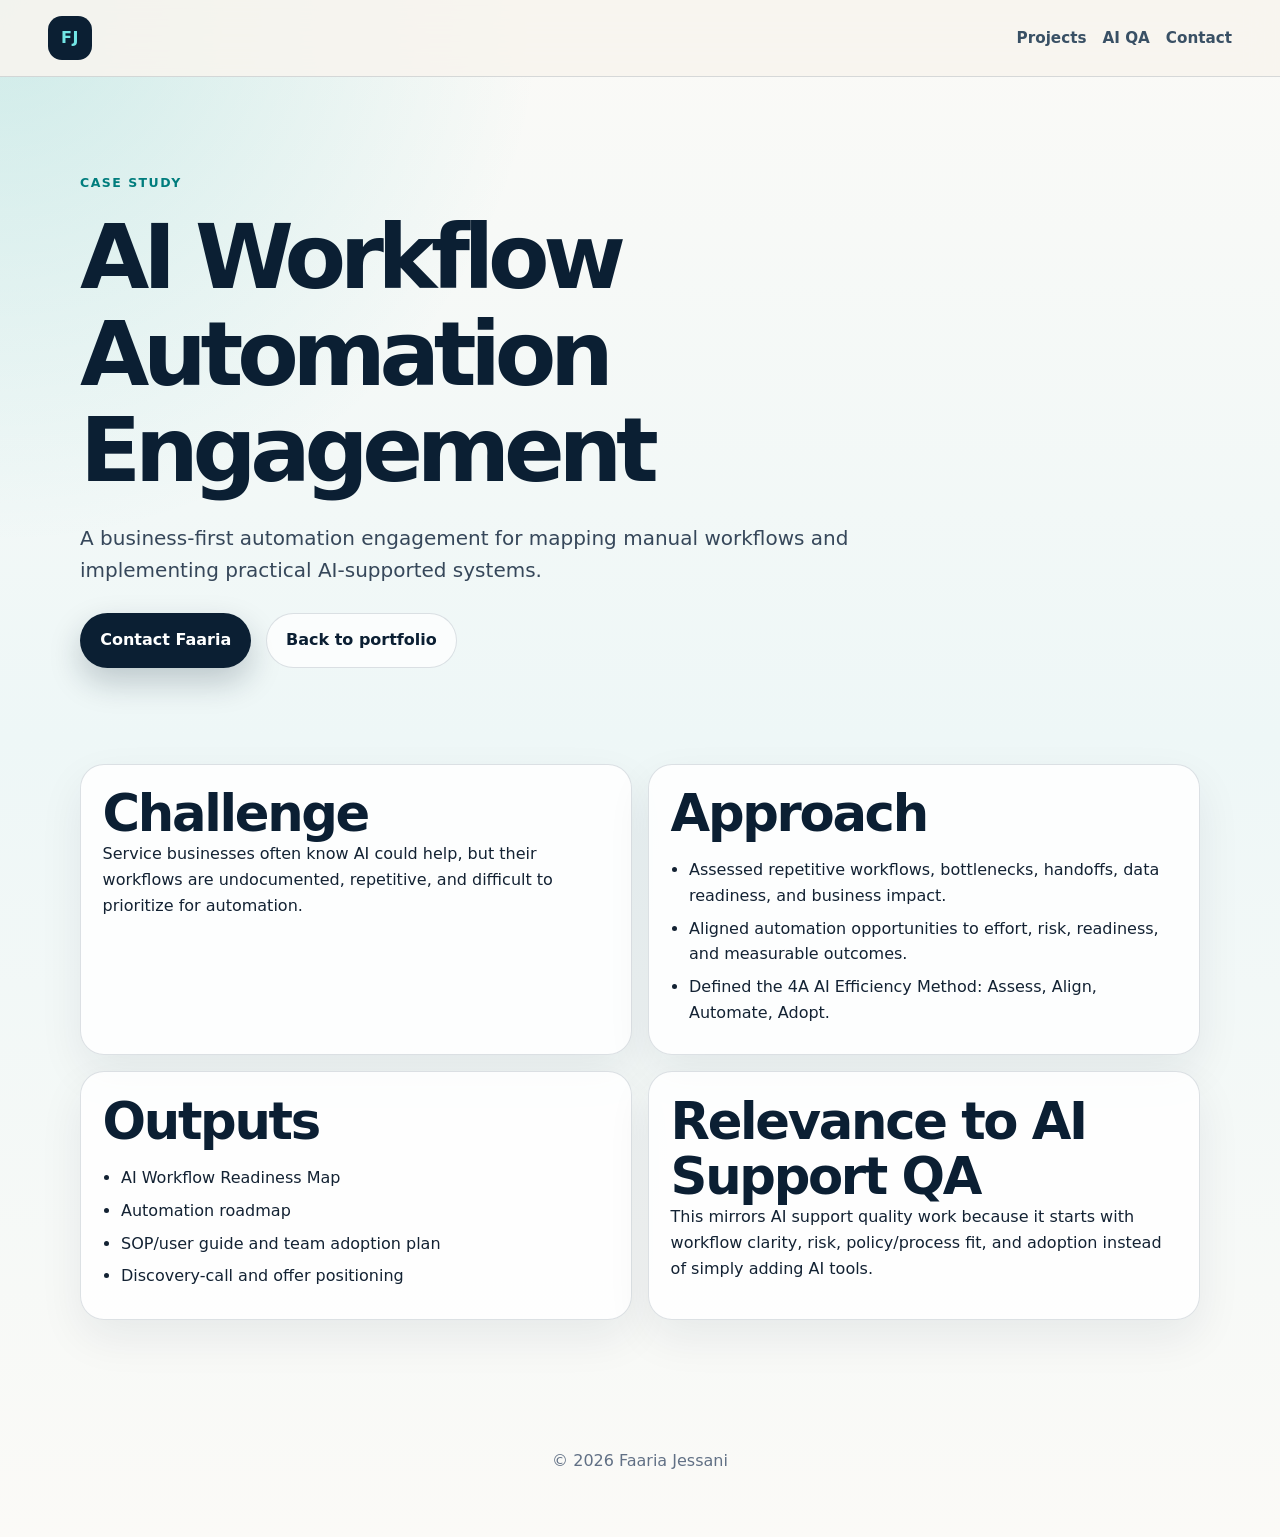
==== case-studies/ai-workflow-automation.html @ a99bd62c "Add AI support QA portfolio landing page" ====
<!doctype html><html lang="en"><head><meta charset="utf-8"><meta name="viewport" content="width=device-width, initial-scale=1"><title>AI Workflow Automation Engagement | Faaria Jessani</title><meta name="description" content="Case study: A business-first automation engagement for mapping manual workflows and implementing practical AI-supported systems."><link rel="stylesheet" href="../styles.css"></head><body><header class="site-header"><a class="logo" href="../index.html">FJ</a><nav><a href="../index.html#projects">Projects</a><a href="../index.html#qa">AI QA</a><a href="../index.html#contact">Contact</a></nav></header><main><section class="section-shell case-hero"><p class="eyebrow">Case study</p><h1>AI Workflow Automation Engagement</h1><p class="hero-subtitle">A business-first automation engagement for mapping manual workflows and implementing practical AI-supported systems.</p><div class="hero-actions"><a class="button primary" href="../index.html#contact">Contact Faaria</a><a class="button secondary" href="../index.html#projects">Back to portfolio</a></div></section><section class="section-shell case-layout"><article class="project-card"><h2>Challenge</h2><p>Service businesses often know AI could help, but their workflows are undocumented, repetitive, and difficult to prioritize for automation.</p></article><article class="project-card"><h2>Approach</h2><ul><li>Assessed repetitive workflows, bottlenecks, handoffs, data readiness, and business impact.</li><li>Aligned automation opportunities to effort, risk, readiness, and measurable outcomes.</li><li>Defined the 4A AI Efficiency Method: Assess, Align, Automate, Adopt.</li></ul></article><article class="project-card"><h2>Outputs</h2><ul><li>AI Workflow Readiness Map</li><li>Automation roadmap</li><li>SOP/user guide and team adoption plan</li><li>Discovery-call and offer positioning</li></ul></article><article class="project-card"><h2>Relevance to AI Support QA</h2><p>This mirrors AI support quality work because it starts with workflow clarity, risk, policy/process fit, and adoption instead of simply adding AI tools.</p></article></section></main><footer><p>© 2026 Faaria Jessani</p></footer></body></html>
---- styles.css ----
:root {
  --navy: #0b1f33;
  --navy-2: #112d47;
  --teal: #00a7a7;
  --cyan: #72e5e5;
  --gold: #f5c76b;
  --cream: #f7f4ee;
  --white: #ffffff;
  --muted: #617085;
  --ink: #132233;
  --card: rgba(255, 255, 255, 0.84);
  --border: rgba(17, 45, 71, 0.14);
  --shadow: 0 24px 70px rgba(8, 31, 53, 0.14);
}

* { box-sizing: border-box; }
html { scroll-behavior: smooth; }
body {
  margin: 0;
  font-family: Inter, ui-sans-serif, system-ui, -apple-system, BlinkMacSystemFont, "Segoe UI", sans-serif;
  color: var(--ink);
  background:
    radial-gradient(circle at top left, rgba(0, 167, 167, 0.18), transparent 34rem),
    linear-gradient(180deg, #fbfaf7 0%, #eef7f7 48%, #fbfaf7 100%);
  line-height: 1.6;
}

a { color: inherit; }
.site-header {
  position: sticky;
  top: 0;
  z-index: 10;
  display: flex;
  align-items: center;
  justify-content: space-between;
  gap: 1rem;
  padding: 1rem clamp(1rem, 4vw, 3rem);
  background: rgba(247, 244, 238, 0.88);
  border-bottom: 1px solid var(--border);
  backdrop-filter: blur(18px);
}
.logo {
  width: 44px;
  height: 44px;
  display: grid;
  place-items: center;
  border-radius: 14px;
  background: var(--navy);
  color: var(--cyan);
  text-decoration: none;
  font-weight: 800;
  letter-spacing: 0.04em;
}
nav {
  display: flex;
  flex-wrap: wrap;
  justify-content: flex-end;
  gap: 0.35rem 1rem;
  color: var(--navy-2);
  font-weight: 650;
  font-size: 0.95rem;
}
nav a { text-decoration: none; opacity: 0.82; }
nav a:hover { color: var(--teal); opacity: 1; }
.section-shell {
  width: min(1120px, calc(100% - 2rem));
  margin: 0 auto;
  padding: clamp(3.5rem, 8vw, 6rem) 0;
}
.hero {
  display: grid;
  grid-template-columns: minmax(0, 1.35fr) minmax(300px, 0.65fr);
  align-items: center;
  gap: clamp(2rem, 6vw, 4rem);
  min-height: calc(100vh - 78px);
}
.eyebrow {
  margin: 0 0 1rem;
  color: #007d7d;
  font-weight: 800;
  text-transform: uppercase;
  letter-spacing: 0.12em;
  font-size: 0.78rem;
}
h1, h2, h3 { line-height: 1.08; color: var(--navy); }
h1 {
  margin: 0;
  font-size: clamp(2.8rem, 7vw, 5.9rem);
  letter-spacing: -0.07em;
  max-width: 950px;
}
h2 {
  margin: 0;
  font-size: clamp(2rem, 4vw, 3.5rem);
  letter-spacing: -0.045em;
}
h3 { margin: 0 0 0.75rem; font-size: 1.25rem; letter-spacing: -0.02em; }
p { margin-top: 0; }
.hero-subtitle {
  max-width: 780px;
  margin: 1.4rem 0 1.7rem;
  font-size: clamp(1.05rem, 2vw, 1.25rem);
  color: #36475a;
}
.hero-actions { display: flex; flex-wrap: wrap; gap: 0.9rem; align-items: center; }
.hero-actions.center { justify-content: center; }
.button {
  display: inline-flex;
  align-items: center;
  justify-content: center;
  min-height: 48px;
  padding: 0.85rem 1.2rem;
  border-radius: 999px;
  font-weight: 800;
  text-decoration: none;
  border: 1px solid transparent;
  transition: transform 180ms ease, box-shadow 180ms ease, background 180ms ease;
}
.button:hover { transform: translateY(-2px); }
.button.primary { background: var(--navy); color: var(--white); box-shadow: 0 14px 32px rgba(11, 31, 51, 0.22); }
.button.secondary { background: rgba(255,255,255,0.74); color: var(--navy); border-color: var(--border); }
.trust-list {
  display: flex;
  flex-wrap: wrap;
  gap: 0.65rem;
  padding: 0;
  margin: 1.25rem 0 0;
  list-style: none;
  color: var(--muted);
}
.trust-list li {
  padding: 0.45rem 0.72rem;
  border: 1px solid var(--border);
  border-radius: 999px;
  background: rgba(255,255,255,0.58);
}
.hero-card {
  padding: 1.35rem;
  border: 1px solid var(--border);
  border-radius: 30px;
  background: linear-gradient(160deg, rgba(11,31,51,0.96), rgba(17,45,71,0.9));
  color: #dceff1;
  box-shadow: var(--shadow);
}
.metric-card {
  padding: 1.2rem;
  border-radius: 24px;
  background: rgba(255,255,255,0.08);
  border: 1px solid rgba(255,255,255,0.14);
}
.metric-number { display: block; font-size: 5rem; line-height: 0.9; font-weight: 900; color: var(--cyan); }
.metric-label { display: block; margin-top: 0.35rem; font-weight: 700; }
.stack-grid {
  display: grid;
  grid-template-columns: repeat(2, 1fr);
  gap: 0.6rem;
  margin: 1rem 0;
}
.stack-grid span {
  padding: 0.7rem;
  text-align: center;
  border-radius: 16px;
  background: rgba(114,229,229,0.11);
  color: #efffff;
  font-weight: 800;
}
.split-section {
  display: grid;
  grid-template-columns: 0.8fr 1.2fr;
  gap: clamp(2rem, 5vw, 4rem);
  border-top: 1px solid var(--border);
}
.fit-grid, .scorecard-grid {
  display: grid;
  grid-template-columns: repeat(2, minmax(0, 1fr));
  gap: 1rem;
}
.fit-grid article, .scorecard-grid article, .project-card, .proof-list, .map-table {
  background: var(--card);
  border: 1px solid var(--border);
  border-radius: 24px;
  box-shadow: 0 18px 45px rgba(8,31,53,0.07);
}
.fit-grid article, .scorecard-grid article { padding: 1.25rem; }
.section-heading { max-width: 790px; margin-bottom: 2rem; }
.project-grid {
  display: grid;
  grid-template-columns: repeat(2, minmax(0, 1fr));
  gap: 1rem;
}
.project-card { padding: 1.35rem; }
.project-card.featured { grid-column: 1 / -1; background: linear-gradient(135deg, rgba(255,255,255,0.92), rgba(220,251,251,0.74)); }
.project-card ul, .proof-list ul { padding-left: 1.15rem; margin-bottom: 0; }
.project-card li, .proof-list li { margin: 0.45rem 0; }
.project-topline {
  display: flex;
  justify-content: space-between;
  flex-wrap: wrap;
  gap: 0.5rem;
  margin-bottom: 1rem;
  color: #007d7d;
  font-size: 0.78rem;
  text-transform: uppercase;
  letter-spacing: 0.08em;
  font-weight: 850;
}
.role-map { padding-top: 0; }
.map-table { overflow: hidden; }
.map-table > div {
  display: grid;
  grid-template-columns: 0.8fr 1.2fr;
  gap: 1rem;
  padding: 1rem 1.2rem;
  border-bottom: 1px solid var(--border);
}
.map-table > div:last-child { border-bottom: 0; }
.table-head { background: var(--navy); color: var(--white); font-weight: 850; }
.scorecard-grid article span {
  display: inline-flex;
  width: 42px;
  height: 42px;
  align-items: center;
  justify-content: center;
  margin-bottom: 1rem;
  border-radius: 14px;
  background: rgba(0,167,167,0.12);
  color: #007d7d;
  font-weight: 900;
}
.proof-section {
  display: grid;
  grid-template-columns: 0.8fr 1.2fr;
  gap: 2rem;
}
.proof-list { padding: 1.35rem; }
.final-cta {
  text-align: center;
  width: min(900px, calc(100% - 2rem));
}
.final-cta p:not(.eyebrow) { color: #3f5063; font-size: 1.1rem; }
.placeholder-note {
  margin-top: 1rem;
  font-size: 0.95rem !important;
  color: var(--muted) !important;
}
footer {
  padding: 2rem 1rem 3rem;
  text-align: center;
  color: var(--muted);
}
@media (max-width: 860px) {
  .site-header { align-items: flex-start; }
  nav { font-size: 0.84rem; }
  .hero, .split-section, .proof-section { grid-template-columns: 1fr; min-height: auto; }
  .project-grid, .fit-grid, .scorecard-grid { grid-template-columns: 1fr; }
  .map-table > div { grid-template-columns: 1fr; }
  h1 { font-size: clamp(2.45rem, 13vw, 4rem); }
}
@media (max-width: 520px) {
  .site-header { position: static; }
  nav { justify-content: flex-start; }
  .button { width: 100%; }
  .stack-grid { grid-template-columns: 1fr; }
  .section-shell { width: min(100% - 1rem, 1120px); }
  .hero-card, .project-card, .fit-grid article, .scorecard-grid article, .proof-list, .map-table { border-radius: 18px; }
}

.visual-grid { display: grid; grid-template-columns: repeat(2, minmax(0, 1fr)); gap: 1rem; }
.visual-grid figure { margin: 0; padding: 0.8rem; background: var(--card); border: 1px solid var(--border); border-radius: 24px; box-shadow: 0 18px 45px rgba(8,31,53,0.07); }
.visual-grid img { width: 100%; aspect-ratio: 16 / 10; object-fit: contain; background: #eef7f7; border-radius: 18px; display: block; }
.visual-grid figcaption { margin-top: 0.65rem; color: var(--muted); font-weight: 750; }
.text-link { display: inline-flex; margin-top: 1rem; color: #007d7d; font-weight: 850; text-decoration: none; }
.text-link:hover { text-decoration: underline; }
.case-layout { display: grid; grid-template-columns: repeat(2, minmax(0, 1fr)); gap: 1rem; padding-top: 0; }
.case-hero { min-height: auto; }
@media (max-width: 860px) { .visual-grid, .case-layout { grid-template-columns: 1fr; } }
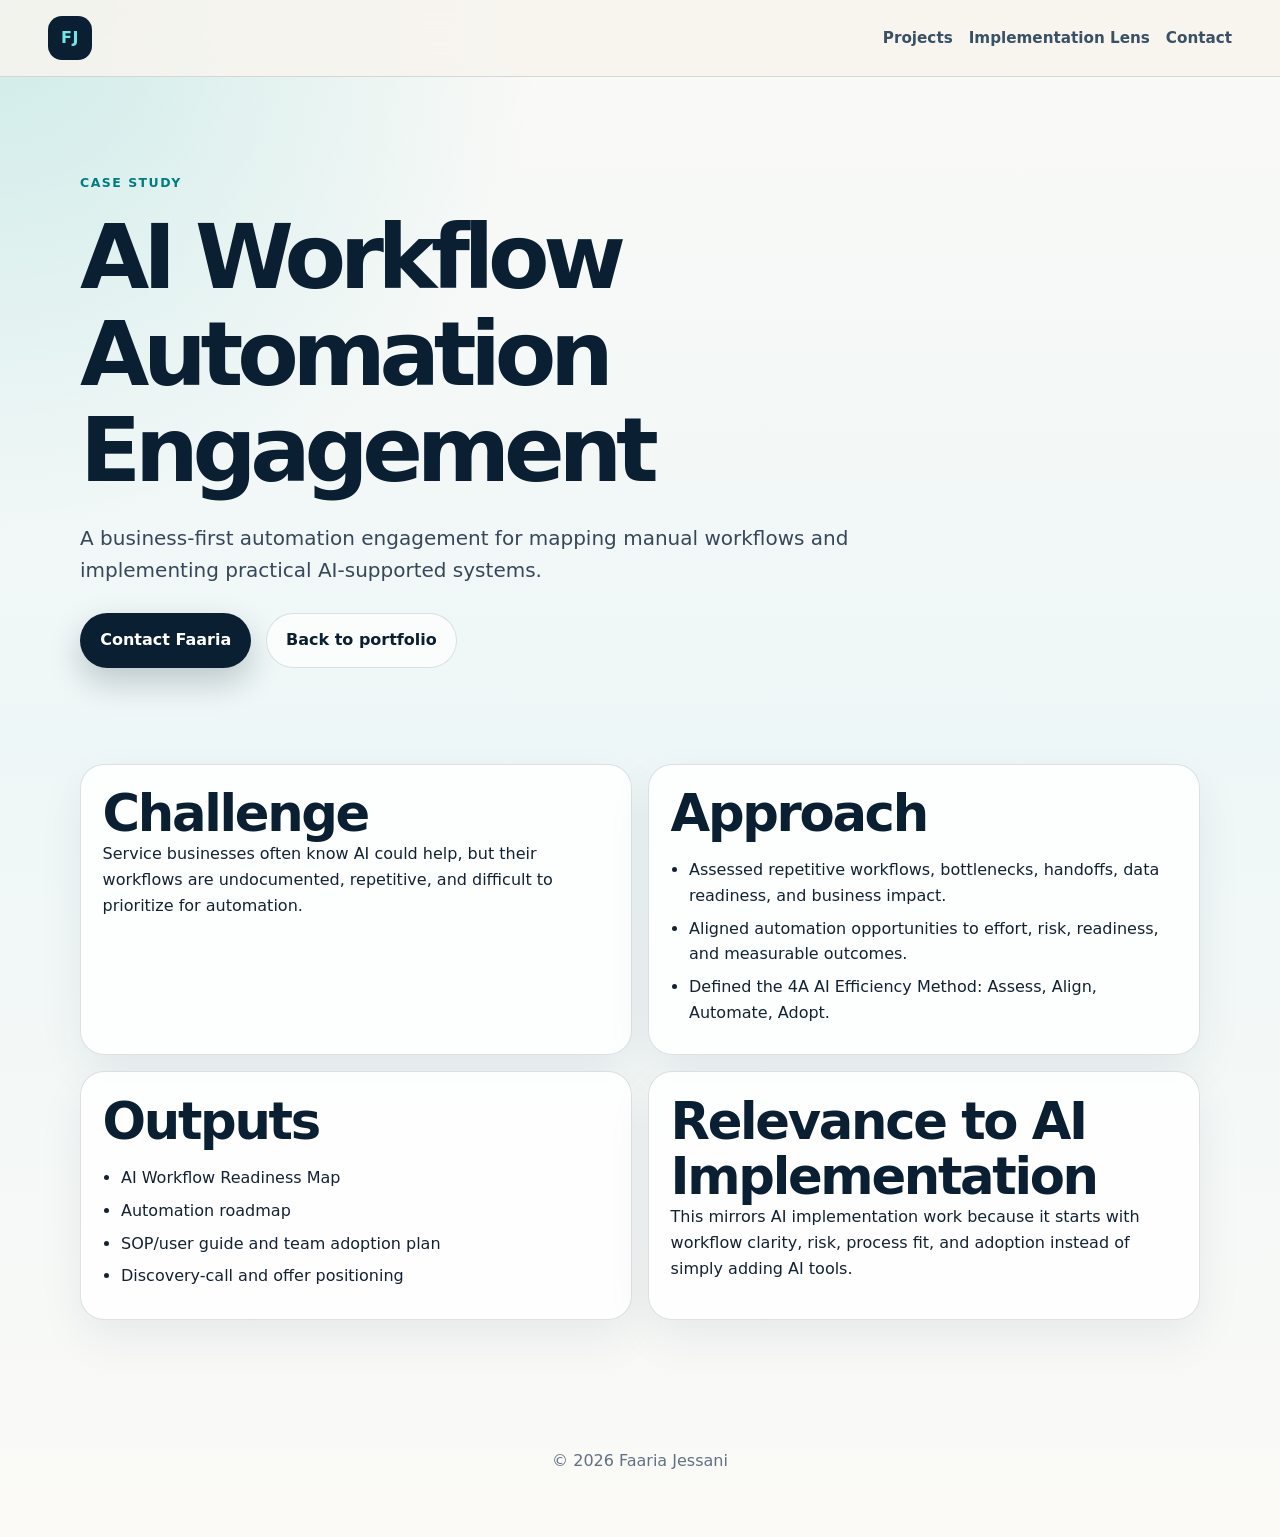
==== commit 760f94ad: "Align case study contact and implementation links" ====
--- a/case-studies/ai-workflow-automation.html
+++ b/case-studies/ai-workflow-automation.html
@@ -1 +1 @@
-<!doctype html><html lang="en"><head><meta charset="utf-8"><meta name="viewport" content="width=device-width, initial-scale=1"><title>AI Workflow Automation Engagement | Faaria Jessani</title><meta name="description" content="Case study: A business-first automation engagement for mapping manual workflows and implementing practical AI-supported systems."><link rel="stylesheet" href="../styles.css"></head><body><header class="site-header"><a class="logo" href="../index.html">FJ</a><nav><a href="../index.html#projects">Projects</a><a href="../index.html#qa">AI QA</a><a href="../index.html#contact">Contact</a></nav></header><main><section class="section-shell case-hero"><p class="eyebrow">Case study</p><h1>AI Workflow Automation Engagement</h1><p class="hero-subtitle">A business-first automation engagement for mapping manual workflows and implementing practical AI-supported systems.</p><div class="hero-actions"><a class="button primary" href="../index.html#contact">Contact Faaria</a><a class="button secondary" href="../index.html#projects">Back to portfolio</a></div></section><section class="section-shell case-layout"><article class="project-card"><h2>Challenge</h2><p>Service businesses often know AI could help, but their workflows are undocumented, repetitive, and difficult to prioritize for automation.</p></article><article class="project-card"><h2>Approach</h2><ul><li>Assessed repetitive workflows, bottlenecks, handoffs, data readiness, and business impact.</li><li>Aligned automation opportunities to effort, risk, readiness, and measurable outcomes.</li><li>Defined the 4A AI Efficiency Method: Assess, Align, Automate, Adopt.</li></ul></article><article class="project-card"><h2>Outputs</h2><ul><li>AI Workflow Readiness Map</li><li>Automation roadmap</li><li>SOP/user guide and team adoption plan</li><li>Discovery-call and offer positioning</li></ul></article><article class="project-card"><h2>Relevance to AI Support QA</h2><p>This mirrors AI support quality work because it starts with workflow clarity, risk, policy/process fit, and adoption instead of simply adding AI tools.</p></article></section></main><footer><p>© 2026 Faaria Jessani</p></footer></body></html>+<!doctype html><html lang="en"><head><meta charset="utf-8"><meta name="viewport" content="width=device-width, initial-scale=1"><title>AI Workflow Automation Engagement | Faaria Jessani</title><meta name="description" content="Case study: A business-first automation engagement for mapping manual workflows and implementing practical AI-supported systems."><link rel="stylesheet" href="../styles.css"></head><body><header class="site-header"><a class="logo" href="../index.html">FJ</a><nav><a href="../index.html#projects">Projects</a><a href="../index.html#implementation">Implementation Lens</a><a href="../index.html#contact">Contact</a></nav></header><main><section class="section-shell case-hero"><p class="eyebrow">Case study</p><h1>AI Workflow Automation Engagement</h1><p class="hero-subtitle">A business-first automation engagement for mapping manual workflows and implementing practical AI-supported systems.</p><div class="hero-actions"><a class="button primary" href="mailto:faariaj786@gmail.com?subject=AI%20Implementation%20Portfolio%20-%20Faaria%20Jessani">Contact Faaria</a><a class="button secondary" href="../index.html#projects">Back to portfolio</a></div></section><section class="section-shell case-layout"><article class="project-card"><h2>Challenge</h2><p>Service businesses often know AI could help, but their workflows are undocumented, repetitive, and difficult to prioritize for automation.</p></article><article class="project-card"><h2>Approach</h2><ul><li>Assessed repetitive workflows, bottlenecks, handoffs, data readiness, and business impact.</li><li>Aligned automation opportunities to effort, risk, readiness, and measurable outcomes.</li><li>Defined the 4A AI Efficiency Method: Assess, Align, Automate, Adopt.</li></ul></article><article class="project-card"><h2>Outputs</h2><ul><li>AI Workflow Readiness Map</li><li>Automation roadmap</li><li>SOP/user guide and team adoption plan</li><li>Discovery-call and offer positioning</li></ul></article><article class="project-card"><h2>Relevance to AI Implementation</h2><p>This mirrors AI implementation work because it starts with workflow clarity, risk, process fit, and adoption instead of simply adding AI tools.</p></article></section></main><footer><p>© 2026 Faaria Jessani</p></footer></body></html>
--- a/styles.css
+++ b/styles.css
@@ -274,3 +274,75 @@
 .case-layout { display: grid; grid-template-columns: repeat(2, minmax(0, 1fr)); gap: 1rem; padding-top: 0; }
 .case-hero { min-height: auto; }
 @media (max-width: 860px) { .visual-grid, .case-layout { grid-template-columns: 1fr; } }
+
+.contact-minimal {
+  display: grid;
+  grid-template-columns: minmax(0, 0.9fr) minmax(320px, 1.1fr);
+  gap: clamp(1.5rem, 5vw, 4rem);
+  align-items: start;
+  border-top: 1px solid var(--border);
+}
+.contact-intro h2 { max-width: 680px; }
+.contact-intro > p:not(.eyebrow) {
+  margin-top: 1rem;
+  color: #3f5063;
+  font-size: 1.08rem;
+}
+.contact-links {
+  display: flex;
+  flex-wrap: wrap;
+  gap: 0.7rem 1rem;
+  margin-top: 1.4rem;
+}
+.contact-links a {
+  color: var(--navy);
+  font-weight: 850;
+  text-decoration: none;
+  border-bottom: 2px solid rgba(0, 167, 167, 0.28);
+}
+.contact-links a:hover { color: #007d7d; border-bottom-color: #007d7d; }
+.contact-form {
+  display: grid;
+  gap: 0.75rem;
+  padding: clamp(1rem, 3vw, 1.5rem);
+  background: rgba(255, 255, 255, 0.86);
+  border: 1px solid var(--border);
+  border-radius: 24px;
+  box-shadow: 0 18px 45px rgba(8,31,53,0.07);
+}
+.contact-form label {
+  color: var(--navy);
+  font-size: 0.9rem;
+  font-weight: 850;
+}
+.contact-form input,
+.contact-form textarea {
+  width: 100%;
+  border: 1px solid rgba(17, 45, 71, 0.2);
+  border-radius: 14px;
+  padding: 0.9rem 1rem;
+  color: var(--ink);
+  background: #fff;
+  font: inherit;
+}
+.contact-form input:focus,
+.contact-form textarea:focus {
+  outline: 3px solid rgba(0, 167, 167, 0.18);
+  border-color: var(--teal);
+}
+.contact-form button {
+  width: fit-content;
+  border: 0;
+  cursor: pointer;
+  margin-top: 0.25rem;
+}
+.form-note {
+  margin: 0.2rem 0 0;
+  color: var(--muted);
+  font-size: 0.92rem;
+}
+.form-note a { color: #007d7d; font-weight: 850; }
+@media (max-width: 860px) {
+  .contact-minimal { grid-template-columns: 1fr; }
+  .contact-form button { width: 100%; }
+}
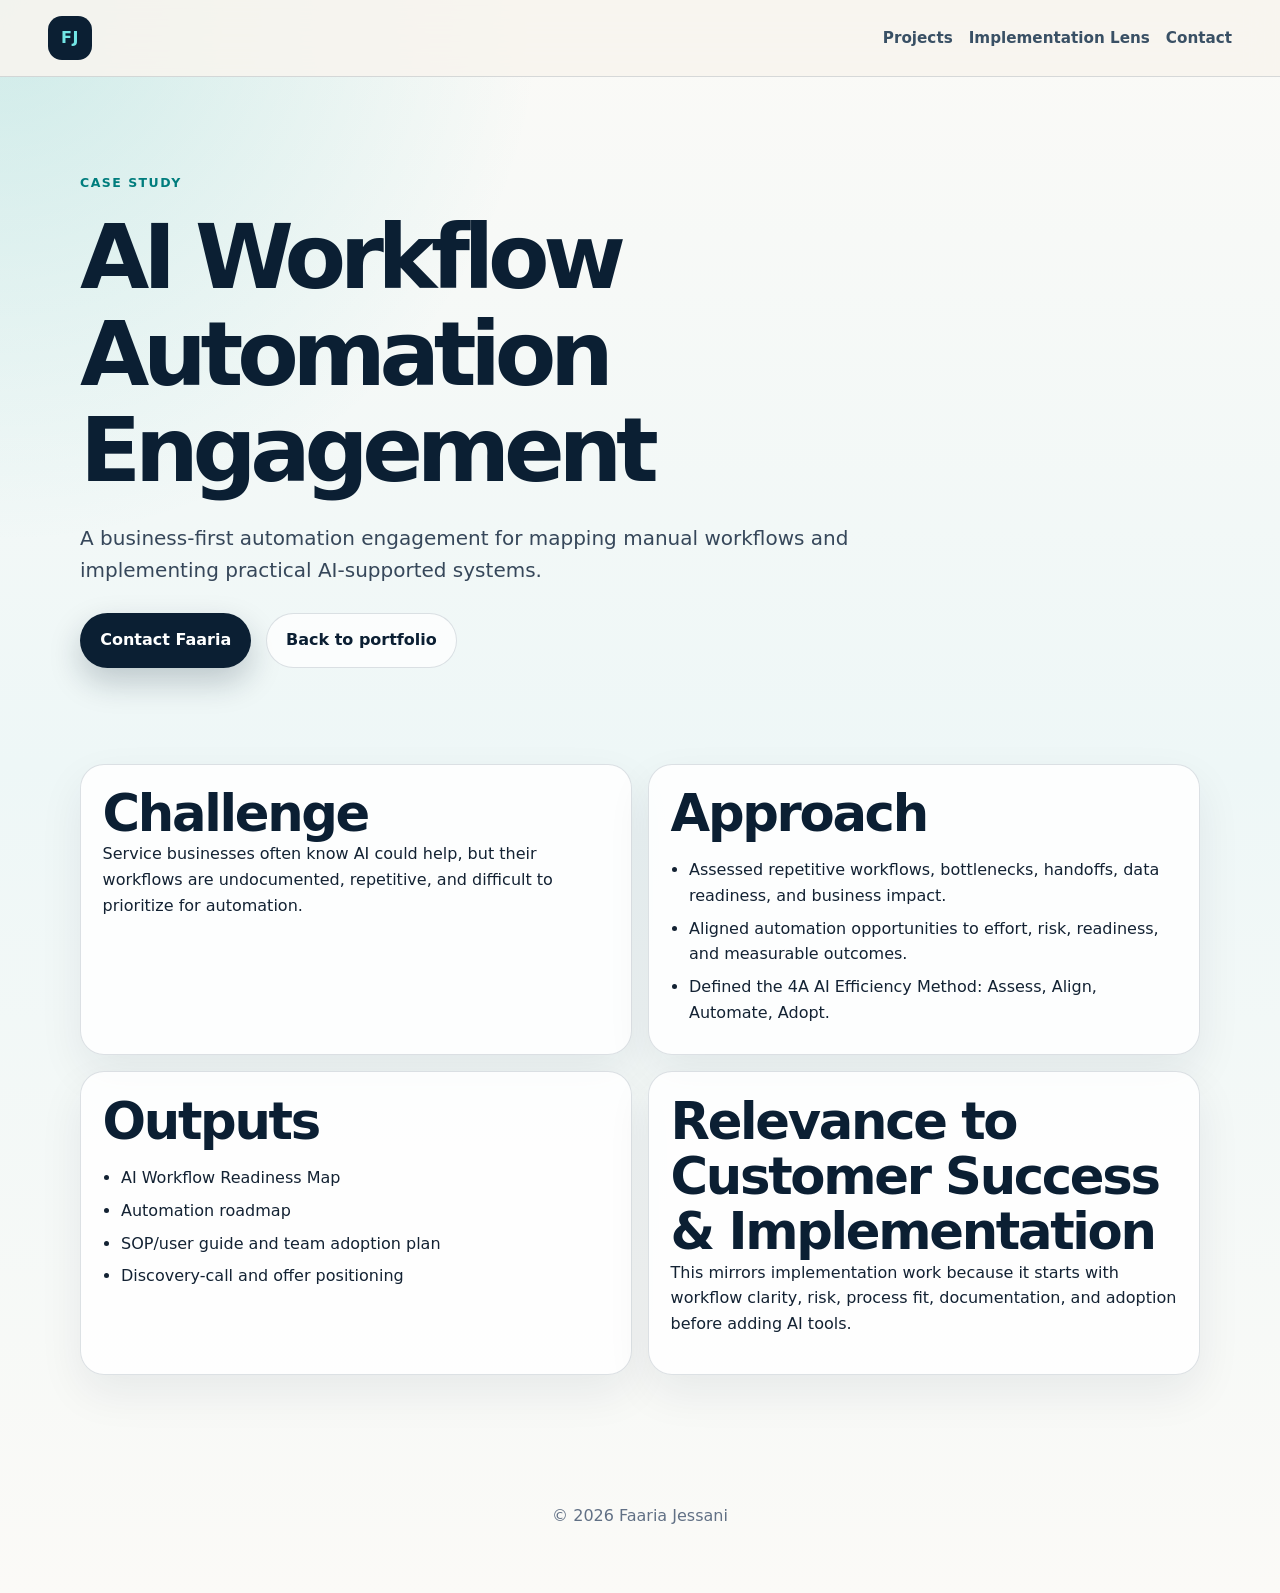
==== commit e32c7826: "Update portfolio for account management and implementation roles" ====
--- a/case-studies/ai-workflow-automation.html
+++ b/case-studies/ai-workflow-automation.html
@@ -1 +1 @@
-<!doctype html><html lang="en"><head><meta charset="utf-8"><meta name="viewport" content="width=device-width, initial-scale=1"><title>AI Workflow Automation Engagement | Faaria Jessani</title><meta name="description" content="Case study: A business-first automation engagement for mapping manual workflows and implementing practical AI-supported systems."><link rel="stylesheet" href="../styles.css"></head><body><header class="site-header"><a class="logo" href="../index.html">FJ</a><nav><a href="../index.html#projects">Projects</a><a href="../index.html#implementation">Implementation Lens</a><a href="../index.html#contact">Contact</a></nav></header><main><section class="section-shell case-hero"><p class="eyebrow">Case study</p><h1>AI Workflow Automation Engagement</h1><p class="hero-subtitle">A business-first automation engagement for mapping manual workflows and implementing practical AI-supported systems.</p><div class="hero-actions"><a class="button primary" href="mailto:faariaj786@gmail.com?subject=AI%20Implementation%20Portfolio%20-%20Faaria%20Jessani">Contact Faaria</a><a class="button secondary" href="../index.html#projects">Back to portfolio</a></div></section><section class="section-shell case-layout"><article class="project-card"><h2>Challenge</h2><p>Service businesses often know AI could help, but their workflows are undocumented, repetitive, and difficult to prioritize for automation.</p></article><article class="project-card"><h2>Approach</h2><ul><li>Assessed repetitive workflows, bottlenecks, handoffs, data readiness, and business impact.</li><li>Aligned automation opportunities to effort, risk, readiness, and measurable outcomes.</li><li>Defined the 4A AI Efficiency Method: Assess, Align, Automate, Adopt.</li></ul></article><article class="project-card"><h2>Outputs</h2><ul><li>AI Workflow Readiness Map</li><li>Automation roadmap</li><li>SOP/user guide and team adoption plan</li><li>Discovery-call and offer positioning</li></ul></article><article class="project-card"><h2>Relevance to AI Implementation</h2><p>This mirrors AI implementation work because it starts with workflow clarity, risk, process fit, and adoption instead of simply adding AI tools.</p></article></section></main><footer><p>© 2026 Faaria Jessani</p></footer></body></html>+<!doctype html><html lang="en"><head><meta charset="utf-8"><meta name="viewport" content="width=device-width, initial-scale=1"><title>AI Workflow Automation Engagement | Faaria Jessani</title><meta name="description" content="Case study: A business-first automation engagement for mapping manual workflows and implementing practical AI-supported systems."><link rel="stylesheet" href="../styles.css"></head><body><header class="site-header"><a class="logo" href="../index.html">FJ</a><nav><a href="../index.html#projects">Projects</a><a href="../index.html#implementation">Implementation Lens</a><a href="../index.html#contact">Contact</a></nav></header><main><section class="section-shell case-hero"><p class="eyebrow">Case study</p><h1>AI Workflow Automation Engagement</h1><p class="hero-subtitle">A business-first automation engagement for mapping manual workflows and implementing practical AI-supported systems.</p><div class="hero-actions"><a class="button primary" href="../index.html#contact">Contact Faaria</a><a class="button secondary" href="../index.html#projects">Back to portfolio</a></div></section><section class="section-shell case-layout"><article class="project-card"><h2>Challenge</h2><p>Service businesses often know AI could help, but their workflows are undocumented, repetitive, and difficult to prioritize for automation.</p></article><article class="project-card"><h2>Approach</h2><ul><li>Assessed repetitive workflows, bottlenecks, handoffs, data readiness, and business impact.</li><li>Aligned automation opportunities to effort, risk, readiness, and measurable outcomes.</li><li>Defined the 4A AI Efficiency Method: Assess, Align, Automate, Adopt.</li></ul></article><article class="project-card"><h2>Outputs</h2><ul><li>AI Workflow Readiness Map</li><li>Automation roadmap</li><li>SOP/user guide and team adoption plan</li><li>Discovery-call and offer positioning</li></ul></article><article class="project-card"><h2>Relevance to Customer Success & Implementation</h2><p>This mirrors implementation work because it starts with workflow clarity, risk, process fit, documentation, and adoption before adding AI tools.</p></article></section></main><footer><p>© 2026 Faaria Jessani</p></footer></body></html>
--- a/styles.css
+++ b/styles.css
@@ -183,6 +183,17 @@
 }
 .fit-grid article, .scorecard-grid article { padding: 1.25rem; }
 .section-heading { max-width: 790px; margin-bottom: 2rem; }
+.section-intro {
+  max-width: 760px;
+  margin: 0.85rem 0 1.6rem;
+  color: #3f5063;
+  font-size: clamp(1rem, 1.6vw, 1.12rem);
+}
+.role-map h2 {
+  max-width: 860px;
+  font-size: clamp(1.85rem, 3.2vw, 2.75rem);
+  letter-spacing: -0.035em;
+}
 .project-grid {
   display: grid;
   grid-template-columns: repeat(2, minmax(0, 1fr));
